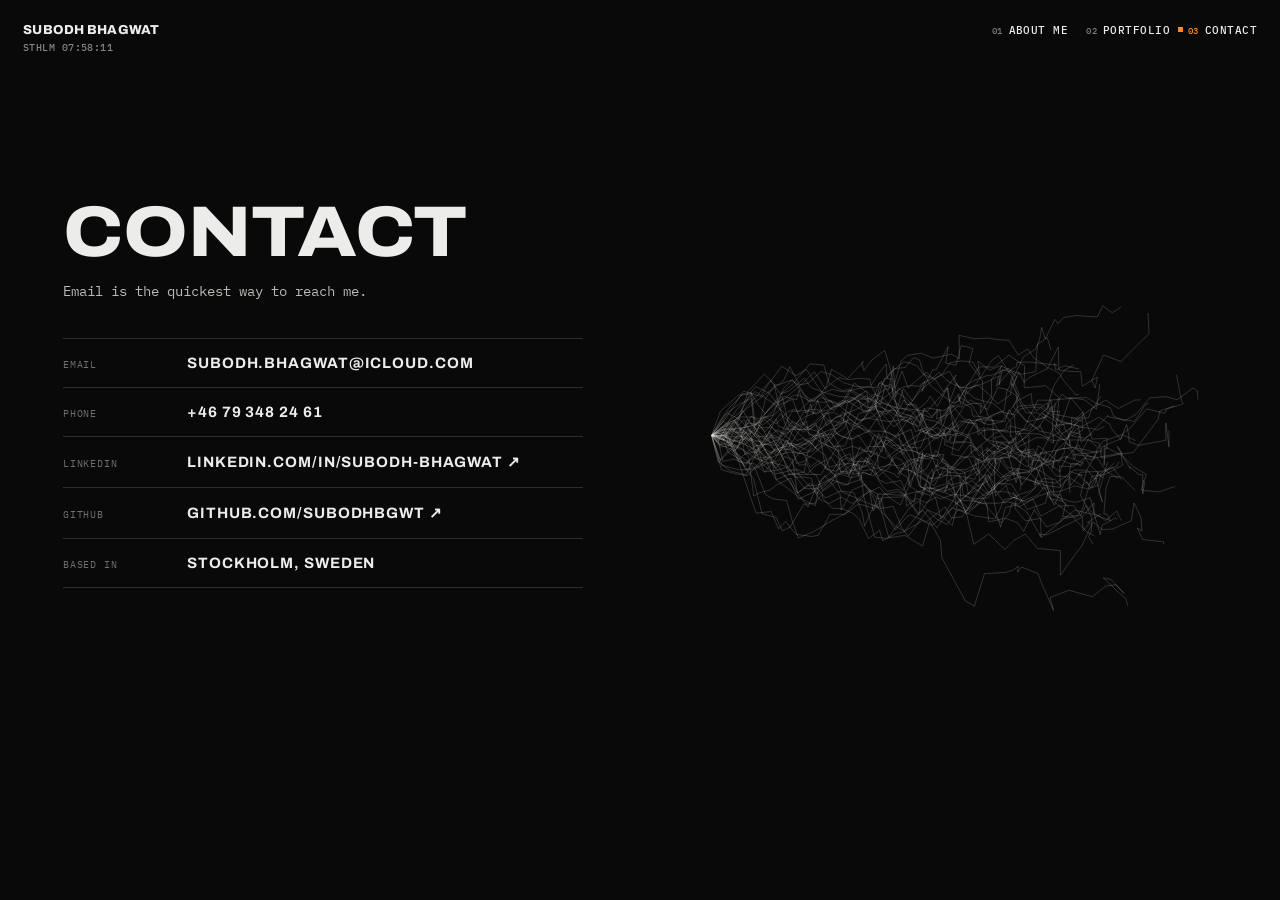
==== contact.html @ 1dd3a245 "Two text styles across the site; lighter contact animation" ====
<!DOCTYPE html>
<html lang="en">
<head>
<meta charset="utf-8" />
<script>try{if(sessionStorage.getItem("wipe")==="1")document.documentElement.classList.add("wipe-pending")}catch(e){}</script>
<meta name="viewport" content="width=device-width, initial-scale=1" />
<title>Contact · Subodh Bhagwat</title>
<meta name="description" content="Get in touch with Subodh Bhagwat, Computer Science and Engineering at KTH, Stockholm." />
<link rel="canonical" href="https://subodhb.com/contact.html" />
<link rel="icon" href="favicon.svg" type="image/svg+xml" />
<meta name="theme-color" content="#090909" />
<meta property="og:type" content="website" />
<meta property="og:site_name" content="Subodh Bhagwat" />
<meta property="og:title" content="Contact · Subodh Bhagwat" />
<meta property="og:description" content="Get in touch with Subodh Bhagwat, Computer Science and Engineering at KTH, Stockholm." />
<meta property="og:url" content="https://subodhb.com/contact.html" />
<meta property="og:image" content="https://subodhb.com/assets/og.png" />
<meta property="og:image:width" content="1200" />
<meta property="og:image:height" content="630" />
<meta name="twitter:card" content="summary_large_image" />
<link rel="preconnect" href="https://fonts.googleapis.com" />
<link rel="preconnect" href="https://fonts.gstatic.com" crossorigin />
<link href="https://fonts.googleapis.com/css2?family=Archivo:wdth,wght@62..125,300..900&family=IBM+Plex+Mono:wght@400;500;600&display=swap" rel="stylesheet" />
<link rel="stylesheet" href="common.css?v=48" />
<link rel="stylesheet" href="contact.css?v=48" />
</head>
<body class="dark">

<canvas id="paths" aria-hidden="true"></canvas>

<main class="ct">
  <h1 class="ct__title display">Contact</h1>
  <p class="ct__lead">Email is the quickest way to reach me.</p>
  <ul class="ct__list">
    <li><i class="tiny">Email</i><a href="mailto:subodh.bhagwat@icloud.com">subodh.bhagwat@icloud.com</a></li>
    <li><i class="tiny">Phone</i><a href="tel:+46793482461">+46 79 348 24 61</a></li>
    <li><i class="tiny">LinkedIn</i><a href="https://www.linkedin.com/in/subodh-bhagwat/" target="_blank" rel="noopener">linkedin.com/in/subodh-bhagwat ↗</a></li>
    <li><i class="tiny">GitHub</i><a href="https://github.com/subodhbgwt" target="_blank" rel="noopener">github.com/subodhbgwt ↗</a></li>
    <li><i class="tiny">Based in</i><span>Stockholm, Sweden</span></li>
  </ul>
</main>

<script src="common.js?v=48"></script>
<script src="contact.js?v=48"></script>
</body>
</html>
---- common.css ----
:root {
  --paper: #e6e6e3;
  --ink: #0b0b0b;
  --dim: #8a8a86;
  --black: #090909;
  --white: #ececea;
  --white-dim: #6f6f6c;
  --pad: clamp(14px, 1.8vw, 24px);
  --font: "Archivo", "Helvetica Neue", Arial, sans-serif;
  --mono: "IBM Plex Mono", ui-monospace, Menlo, Consolas, monospace;
  --accent: #ff8a1f;
}

* { box-sizing: border-box; }
html, body { margin: 0; height: 100%; }
body {
  font-family: var(--mono);
  -webkit-font-smoothing: antialiased;
  background: var(--paper);
  color: var(--ink);
  overflow: hidden;
}
body.dark { background: var(--black); color: var(--white); }
body.scroll { overflow-y: auto; overflow-x: hidden; }
a, button { color: inherit; font: inherit; }
button { cursor: pointer; }
button { background: none; border: 0; padding: 0; }
a { text-decoration: none; }
:focus-visible { outline: 1px solid currentColor; outline-offset: 4px; }
.sr-only { position: absolute; width: 1px; height: 1px; overflow: hidden; clip: rect(0 0 0 0); white-space: nowrap; }

/* the site uses two styles only: Archivo bold caps for names and titles,
   IBM Plex Mono for everything else */
.display { font-family: var(--font); font-weight: 800; font-stretch: 112%; text-transform: uppercase; letter-spacing: 0; line-height: .95; }
.title { font-family: var(--font); font-weight: 700; text-transform: uppercase; letter-spacing: .06em; }

/* small labels */
.caps {
  font-family: var(--mono);
  font-size: 11px;
  font-weight: 500;
  letter-spacing: 0.04em;
  text-transform: uppercase;
}
.tiny {
  font-family: var(--mono);
  font-size: 10px;
  letter-spacing: 0.08em;
  text-transform: uppercase;
}

/* --- nav --- */
.nav {
  position: fixed;
  inset: 0 0 auto 0;
  z-index: 50;
  display: flex;
  justify-content: space-between;
  align-items: flex-start;
  padding: var(--pad);
  pointer-events: none;
  font-family: var(--mono); font-size: 11px; font-weight: 500; letter-spacing: .04em; text-transform: uppercase;
}
.nav > * { pointer-events: auto; }
.nav__home { display: flex; flex-direction: column; gap: 4px; }
.nav__home b { font-family: var(--font); font-weight: 800; font-size: 13px; letter-spacing: .02em; }
.nav__clock { font-size: 10px; opacity: .55; font-variant-numeric: tabular-nums; }
.nav__links { display: flex; gap: 18px; align-items: baseline; }
.nav__links a { position: relative; display: flex; gap: 6px; align-items: baseline; }
.nav__links i { font-style: normal; font-size: 9px; opacity: .5; }
.nav__links a:hover i, .nav__links a[aria-current="page"] i { opacity: 1; color: var(--accent); }
.nav__links a[aria-current="page"]::before {
  content: ""; position: absolute; left: -10px; top: 50%; width: 5px; height: 5px; margin-top: -3px; background: var(--accent);
}

/* --- status bar: one line along the bottom with the page's key hints --- */
.status {
  position: absolute; left: var(--pad); right: var(--pad); bottom: var(--pad); z-index: 3;
  display: flex; justify-content: space-between; align-items: center; gap: 16px;
  margin: 0; padding-top: 9px;
  border-top: 1px solid color-mix(in srgb, currentColor 18%, transparent);
}
.status > span:first-child { opacity: .6; }
.status__keys { display: flex; flex-wrap: wrap; justify-content: flex-end; gap: 6px 18px; }
.status button { text-transform: inherit; letter-spacing: inherit; }
.status__keys > * { display: inline-flex; align-items: center; gap: 6px; opacity: .75; transition: opacity .2s, color .2s; }
.status__keys a:hover, .status__keys button:hover { opacity: 1; color: var(--accent); }
kbd {
  font: inherit; font-size: 9px; line-height: 1; padding: 3px 5px 2px;
  border: 1px solid color-mix(in srgb, currentColor 45%, transparent); border-radius: 2px;
}

/* --- page transition: bars rise in a bell shape, middle first --- */
html.wipe-pending, html.wipe-pending body { background: var(--black); }
html.wipe-pending body > * { visibility: hidden; }
.wipe { position: fixed; inset: 0; z-index: 40; display: flex; pointer-events: none; overflow: hidden; }
.wipe i {
  flex: 1; height: 100%; margin-right: -1px;
  background: var(--black); border-top: 2px solid var(--accent);
  transform: translateY(101%);
}
body.wipe-in .wipe i { transform: translateY(0); transition: transform .26s cubic-bezier(.7,0,.3,1) var(--d); }
body.wipe-shut .wipe i { transform: translateY(0); }
body.wipe-out .wipe i { transform: translateY(-101%); transition: transform .34s cubic-bezier(.6,0,.2,1) var(--d); }

@media (prefers-reduced-motion: reduce) {
  .wipe { display: none; }
}
---- contact.css ----
/* contact: the details on the left, the Monte Carlo animation on the right */
#paths { position: fixed; inset: 0; width: 100%; height: 100%; display: block; pointer-events: none; }
.ct { position: relative; max-width: 1200px; margin: 0 auto; padding: 22vh var(--pad) 60px; }
.ct > * { max-width: 520px; }
.ct__title { margin: 0 0 14px; font-size: clamp(36px, 5.6vw, 72px); }
.ct__lead { margin: 0 0 36px; font-size: 14px; line-height: 1.6; color: #b9b9b5; }
.ct__list { list-style: none; margin: 0; padding: 0; border-top: 1px solid rgba(236,236,234,.16); }
.ct__list li { display: grid; grid-template-columns: 110px 1fr; align-items: baseline; gap: 14px; padding: 16px 0; border-bottom: 1px solid rgba(236,236,234,.16); }
.ct__list a, .ct__list span { font-family: var(--font); font-size: 15px; font-weight: 700; letter-spacing: .06em; text-transform: uppercase; }
.ct__list i { font-style: normal; color: var(--white-dim); }
.ct__list a:hover { color: var(--accent); }

@media (max-width: 560px) {
  .ct__list li { grid-template-columns: 1fr; gap: 4px; }
}
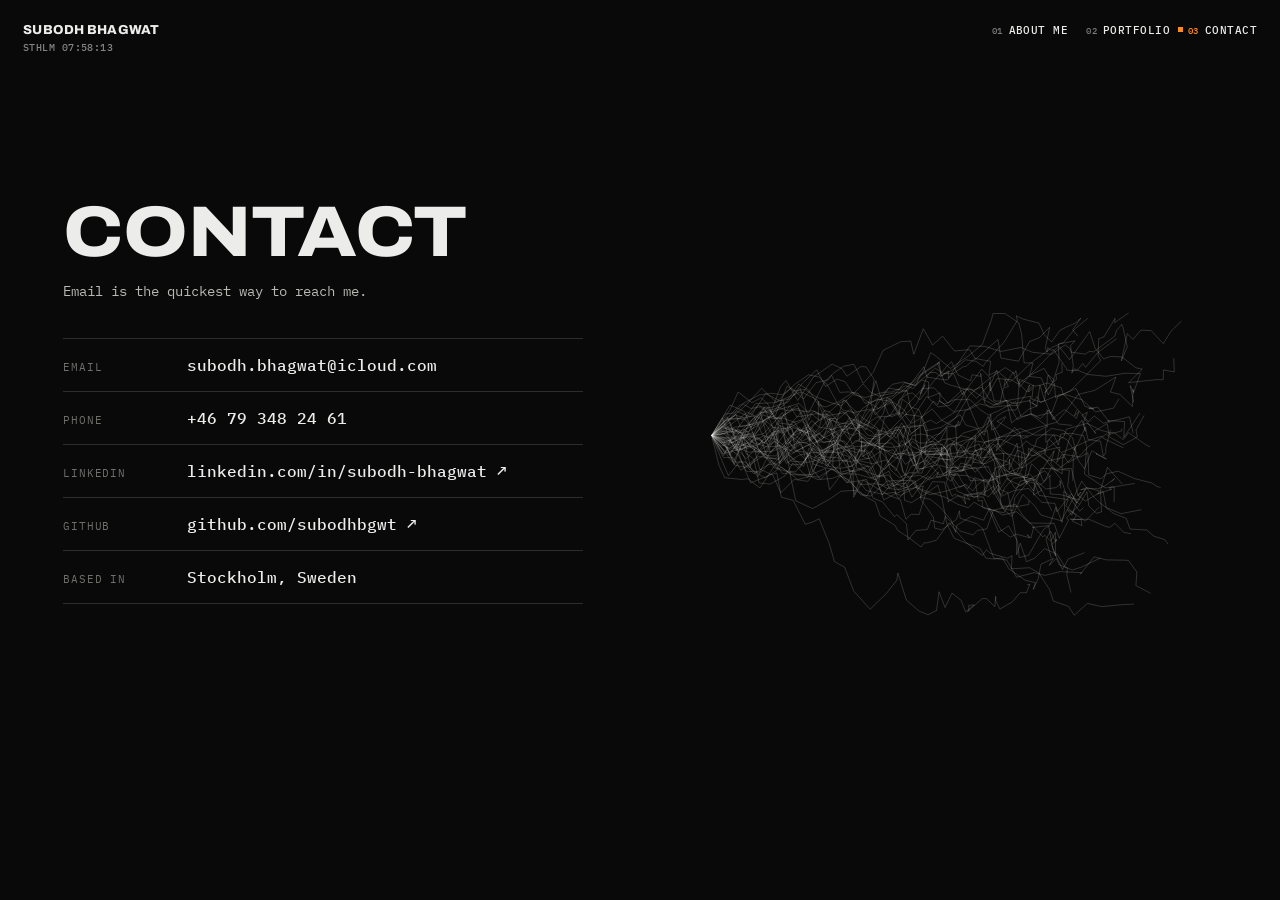
==== commit 4179195a: "Contact details in mono" ====
--- a/contact.html
+++ b/contact.html
@@ -21,8 +21,8 @@
 <link rel="preconnect" href="https://fonts.googleapis.com" />
 <link rel="preconnect" href="https://fonts.gstatic.com" crossorigin />
 <link href="https://fonts.googleapis.com/css2?family=Archivo:wdth,wght@62..125,300..900&family=IBM+Plex+Mono:wght@400;500;600&display=swap" rel="stylesheet" />
-<link rel="stylesheet" href="common.css?v=48" />
-<link rel="stylesheet" href="contact.css?v=48" />
+<link rel="stylesheet" href="common.css?v=49" />
+<link rel="stylesheet" href="contact.css?v=49" />
 </head>
 <body class="dark">
 
@@ -40,7 +40,7 @@
   </ul>
 </main>
 
-<script src="common.js?v=48"></script>
-<script src="contact.js?v=48"></script>
+<script src="common.js?v=49"></script>
+<script src="contact.js?v=49"></script>
 </body>
 </html>
--- a/contact.css
+++ b/contact.css
@@ -6,8 +6,8 @@
 .ct__lead { margin: 0 0 36px; font-size: 14px; line-height: 1.6; color: #b9b9b5; }
 .ct__list { list-style: none; margin: 0; padding: 0; border-top: 1px solid rgba(236,236,234,.16); }
 .ct__list li { display: grid; grid-template-columns: 110px 1fr; align-items: baseline; gap: 14px; padding: 16px 0; border-bottom: 1px solid rgba(236,236,234,.16); }
-.ct__list a, .ct__list span { font-family: var(--font); font-size: 15px; font-weight: 700; letter-spacing: .06em; text-transform: uppercase; }
-.ct__list i { font-style: normal; color: var(--white-dim); }
+.ct__list a, .ct__list span { font-size: 16px; font-weight: 500; color: var(--white); }
+.ct__list i { font-style: normal; font-size: 11px; color: var(--white-dim); }
 .ct__list a:hover { color: var(--accent); }
 
 @media (max-width: 560px) {
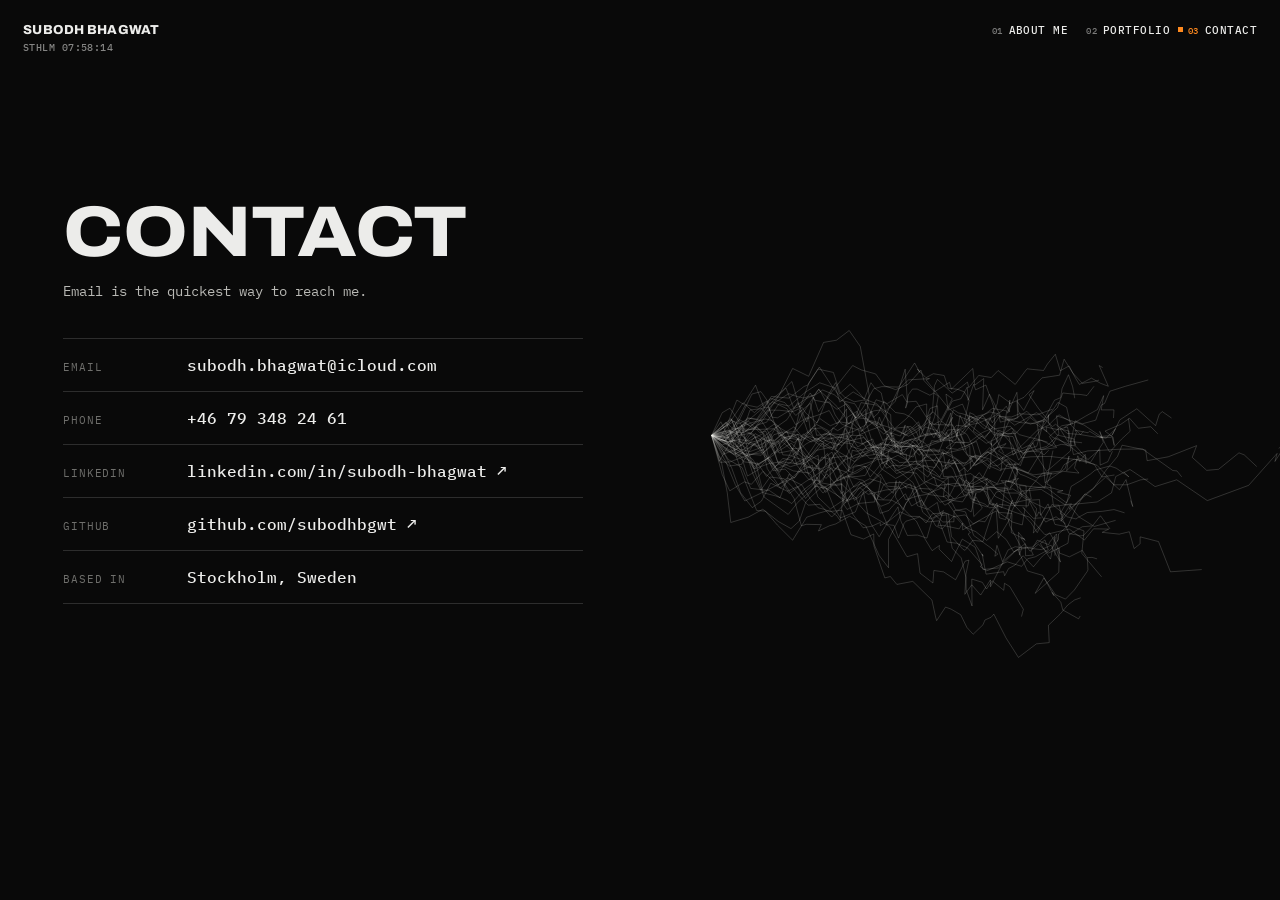
==== commit 02814436: "Home chart: only the main flags, nothing runs off the edges" ====
--- a/contact.html
+++ b/contact.html
@@ -21,8 +21,8 @@
 <link rel="preconnect" href="https://fonts.googleapis.com" />
 <link rel="preconnect" href="https://fonts.gstatic.com" crossorigin />
 <link href="https://fonts.googleapis.com/css2?family=Archivo:wdth,wght@62..125,300..900&family=IBM+Plex+Mono:wght@400;500;600&display=swap" rel="stylesheet" />
-<link rel="stylesheet" href="common.css?v=49" />
-<link rel="stylesheet" href="contact.css?v=49" />
+<link rel="stylesheet" href="common.css?v=50" />
+<link rel="stylesheet" href="contact.css?v=50" />
 </head>
 <body class="dark">
 
@@ -40,7 +40,7 @@
   </ul>
 </main>
 
-<script src="common.js?v=49"></script>
-<script src="contact.js?v=49"></script>
+<script src="common.js?v=50"></script>
+<script src="contact.js?v=50"></script>
 </body>
 </html>
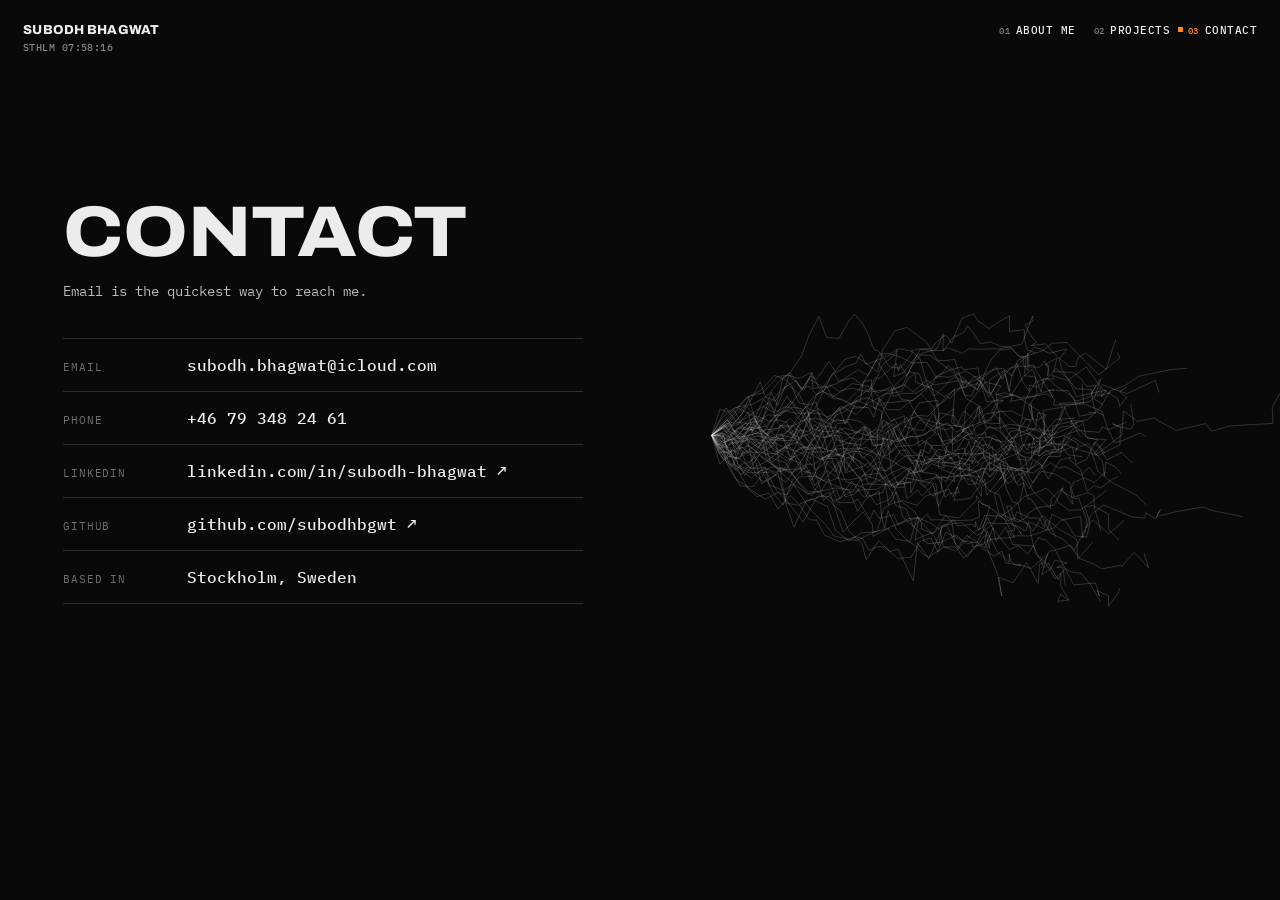
==== commit 6b5e5300: "Rename Portfolio to Projects" ====
--- a/contact.html
+++ b/contact.html
@@ -21,8 +21,8 @@
 <link rel="preconnect" href="https://fonts.googleapis.com" />
 <link rel="preconnect" href="https://fonts.gstatic.com" crossorigin />
 <link href="https://fonts.googleapis.com/css2?family=Archivo:wdth,wght@62..125,300..900&family=IBM+Plex+Mono:wght@400;500;600&display=swap" rel="stylesheet" />
-<link rel="stylesheet" href="common.css?v=50" />
-<link rel="stylesheet" href="contact.css?v=50" />
+<link rel="stylesheet" href="common.css?v=51" />
+<link rel="stylesheet" href="contact.css?v=51" />
 </head>
 <body class="dark">
 
@@ -40,7 +40,7 @@
   </ul>
 </main>
 
-<script src="common.js?v=50"></script>
-<script src="contact.js?v=50"></script>
+<script src="common.js?v=51"></script>
+<script src="contact.js?v=51"></script>
 </body>
 </html>
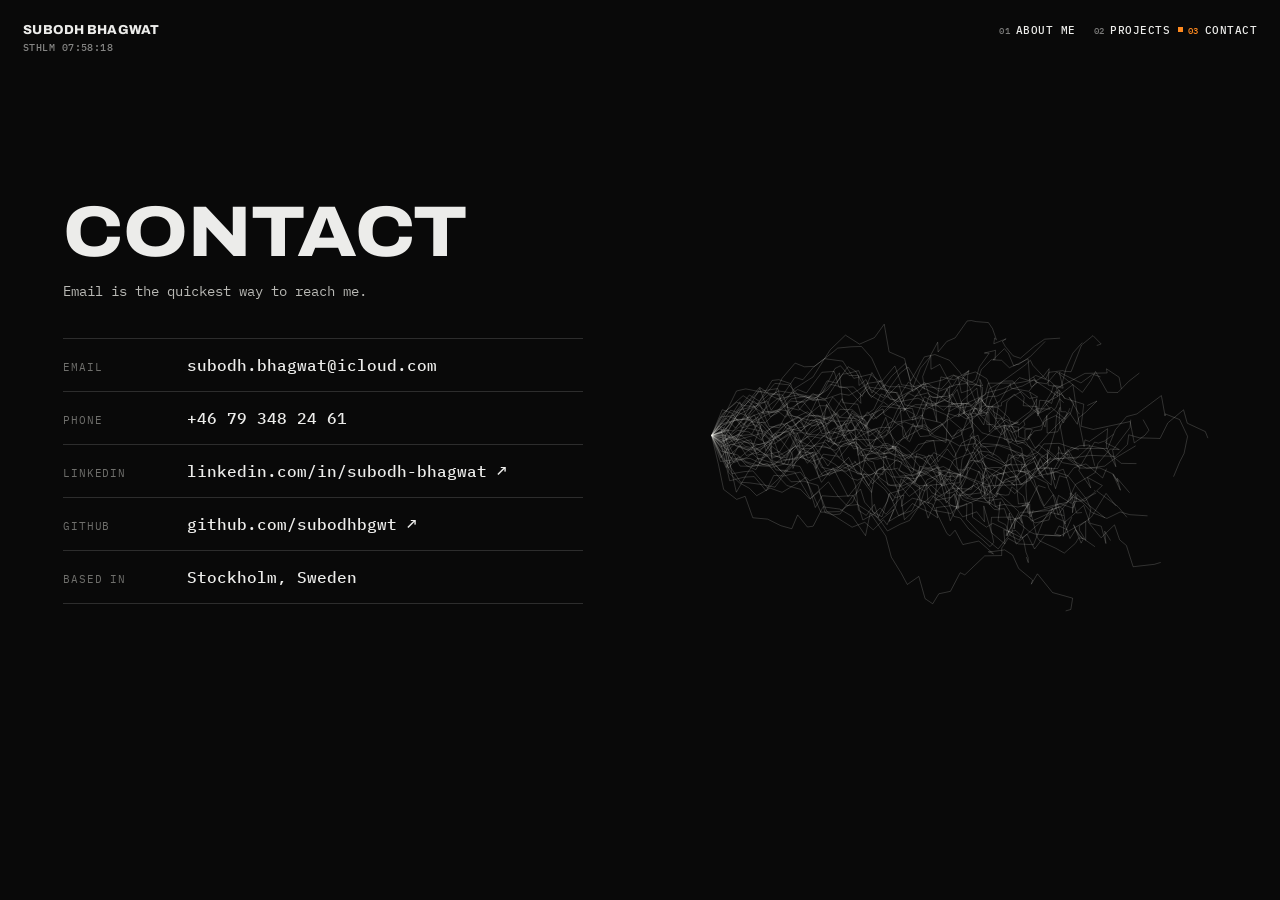
==== commit 0111934d: "Smooth scrolling; shorter home page without the project list" ====
--- a/contact.html
+++ b/contact.html
@@ -21,8 +21,8 @@
 <link rel="preconnect" href="https://fonts.googleapis.com" />
 <link rel="preconnect" href="https://fonts.gstatic.com" crossorigin />
 <link href="https://fonts.googleapis.com/css2?family=Archivo:wdth,wght@62..125,300..900&family=IBM+Plex+Mono:wght@400;500;600&display=swap" rel="stylesheet" />
-<link rel="stylesheet" href="common.css?v=51" />
-<link rel="stylesheet" href="contact.css?v=51" />
+<link rel="stylesheet" href="common.css?v=53" />
+<link rel="stylesheet" href="contact.css?v=53" />
 </head>
 <body class="dark">
 
@@ -40,7 +40,7 @@
   </ul>
 </main>
 
-<script src="common.js?v=51"></script>
-<script src="contact.js?v=51"></script>
+<script src="common.js?v=53"></script>
+<script src="contact.js?v=53"></script>
 </body>
 </html>
--- a/common.css
+++ b/common.css
@@ -22,6 +22,9 @@
 }
 body.dark { background: var(--black); color: var(--white); }
 body.scroll { overflow-y: auto; overflow-x: hidden; }
+/* anchor links glide instead of jumping */
+html:has(body.scroll) { scroll-behavior: smooth; }
+@media (prefers-reduced-motion: reduce) { html:has(body.scroll) { scroll-behavior: auto; } }
 a, button { color: inherit; font: inherit; }
 button { cursor: pointer; }
 button { background: none; border: 0; padding: 0; }
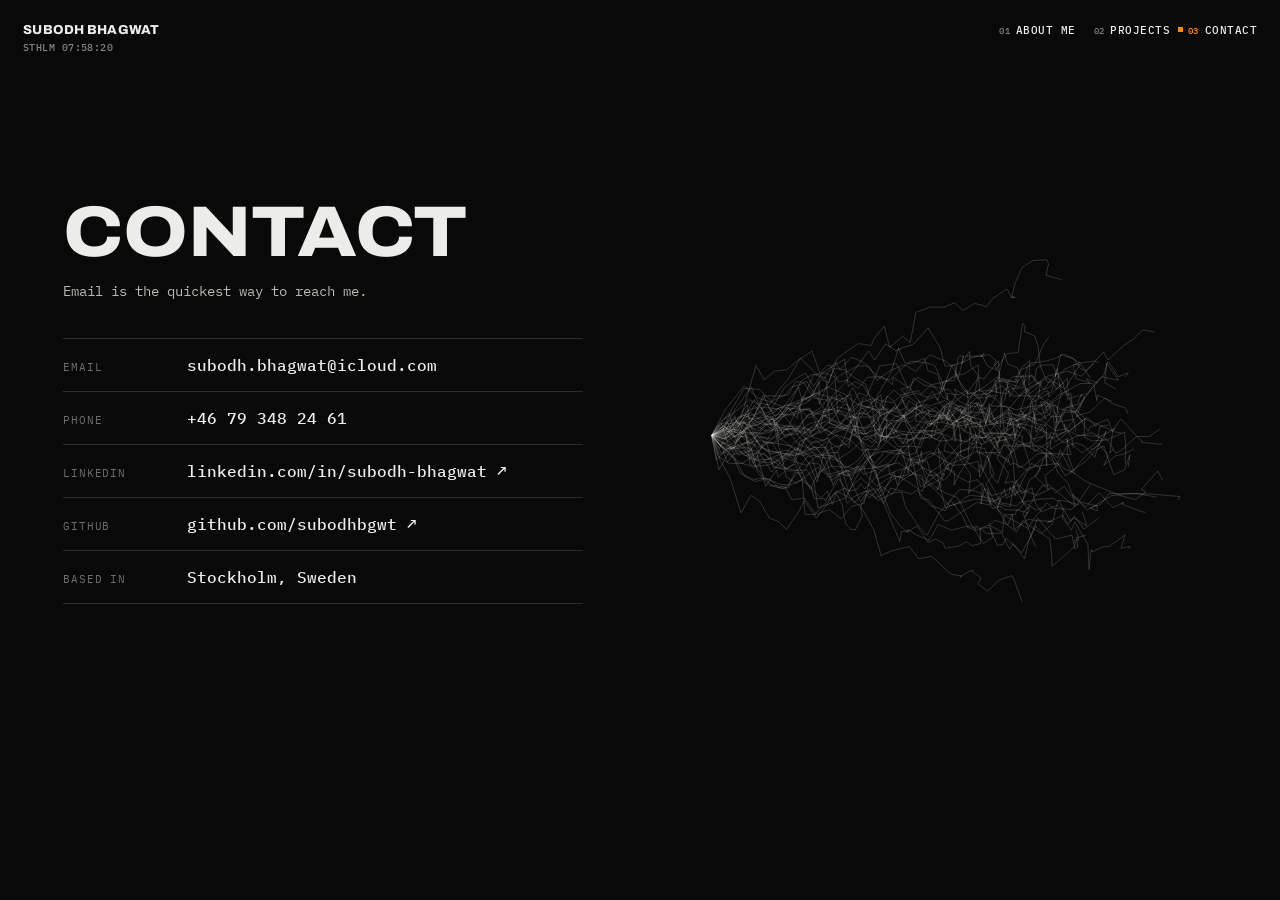
==== commit 88fcf420: "Phone layout: one-line nav, readable projects table, contact animation under the details" ====
--- a/contact.html
+++ b/contact.html
@@ -21,8 +21,8 @@
 <link rel="preconnect" href="https://fonts.googleapis.com" />
 <link rel="preconnect" href="https://fonts.gstatic.com" crossorigin />
 <link href="https://fonts.googleapis.com/css2?family=Archivo:wdth,wght@62..125,300..900&family=IBM+Plex+Mono:wght@400;500;600&display=swap" rel="stylesheet" />
-<link rel="stylesheet" href="common.css?v=53" />
-<link rel="stylesheet" href="contact.css?v=53" />
+<link rel="stylesheet" href="common.css?v=59" />
+<link rel="stylesheet" href="contact.css?v=59" />
 </head>
 <body class="dark">
 
@@ -40,7 +40,7 @@
   </ul>
 </main>
 
-<script src="common.js?v=53"></script>
-<script src="contact.js?v=53"></script>
+<script src="common.js?v=59"></script>
+<script src="contact.js?v=59"></script>
 </body>
 </html>
--- a/common.css
+++ b/common.css
@@ -76,6 +76,17 @@
   content: ""; position: absolute; left: -10px; top: 50%; width: 5px; height: 5px; margin-top: -3px; background: var(--accent);
 }
 
+/* phones: one line of nav with bigger tap areas, no numbers */
+@media (max-width: 560px) {
+  .nav { align-items: center; }
+  .nav__home b { white-space: nowrap; font-size: 12px; }
+  .nav__clock { display: none; }
+  .nav__links { gap: 4px; }
+  .nav__links a { padding: 8px 6px; white-space: nowrap; }
+  .nav__links i { display: none; }
+  .nav__links a[aria-current="page"]::before { left: 0; }
+}
+
 /* --- status bar: one line along the bottom with the page's key hints --- */
 .status {
   position: absolute; left: var(--pad); right: var(--pad); bottom: var(--pad); z-index: 3;
@@ -92,6 +103,8 @@
   font: inherit; font-size: 9px; line-height: 1; padding: 3px 5px 2px;
   border: 1px solid color-mix(in srgb, currentColor 45%, transparent); border-radius: 2px;
 }
+/* touch screens have no keyboard to press */
+@media (hover: none), (max-width: 560px) { .status__keys { display: none; } }
 
 /* --- page transition: bars rise in a bell shape, middle first --- */
 html.wipe-pending, html.wipe-pending body { background: var(--black); }
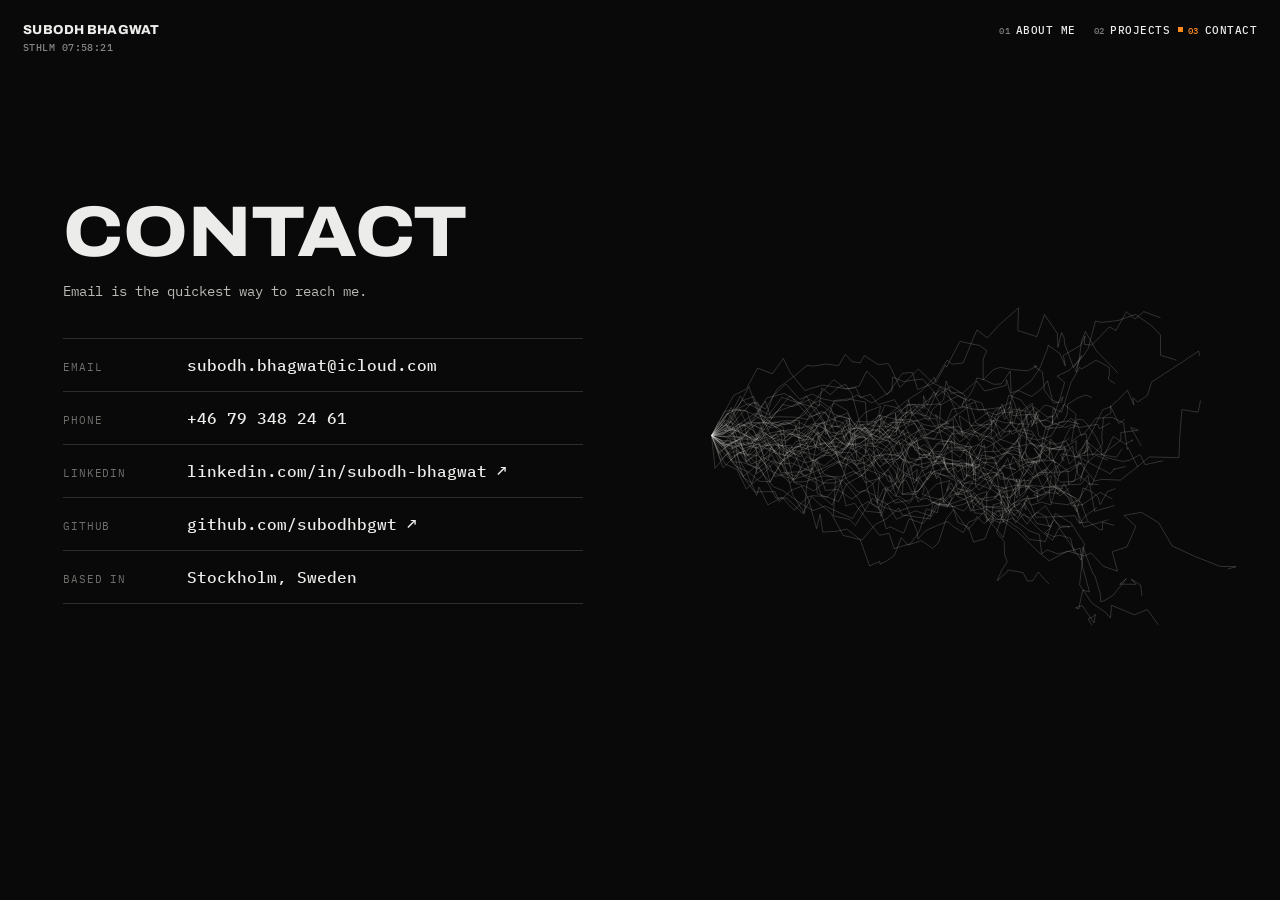
==== commit 8cc07280: "Chart labels never overlap, smaller on phones" ====
--- a/contact.html
+++ b/contact.html
@@ -21,8 +21,8 @@
 <link rel="preconnect" href="https://fonts.googleapis.com" />
 <link rel="preconnect" href="https://fonts.gstatic.com" crossorigin />
 <link href="https://fonts.googleapis.com/css2?family=Archivo:wdth,wght@62..125,300..900&family=IBM+Plex+Mono:wght@400;500;600&display=swap" rel="stylesheet" />
-<link rel="stylesheet" href="common.css?v=59" />
-<link rel="stylesheet" href="contact.css?v=59" />
+<link rel="stylesheet" href="common.css?v=60" />
+<link rel="stylesheet" href="contact.css?v=60" />
 </head>
 <body class="dark">
 
@@ -40,7 +40,7 @@
   </ul>
 </main>
 
-<script src="common.js?v=59"></script>
-<script src="contact.js?v=59"></script>
+<script src="common.js?v=60"></script>
+<script src="contact.js?v=60"></script>
 </body>
 </html>
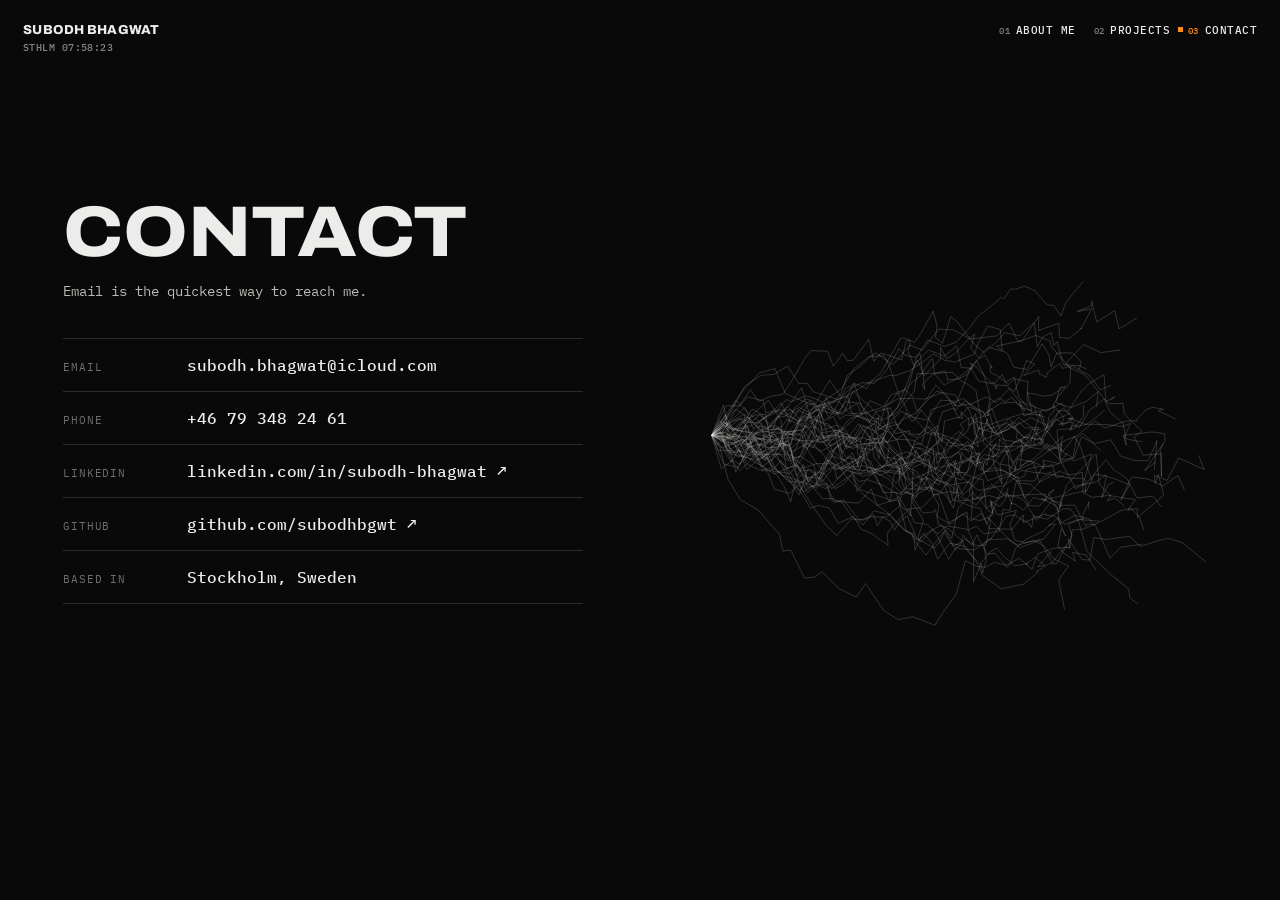
==== commit 2ffc00dc: "Florent placement 15th, GPA 4.63" ====
--- a/contact.html
+++ b/contact.html
@@ -21,8 +21,8 @@
 <link rel="preconnect" href="https://fonts.googleapis.com" />
 <link rel="preconnect" href="https://fonts.gstatic.com" crossorigin />
 <link href="https://fonts.googleapis.com/css2?family=Archivo:wdth,wght@62..125,300..900&family=IBM+Plex+Mono:wght@400;500;600&display=swap" rel="stylesheet" />
-<link rel="stylesheet" href="common.css?v=60" />
-<link rel="stylesheet" href="contact.css?v=60" />
+<link rel="stylesheet" href="common.css?v=61" />
+<link rel="stylesheet" href="contact.css?v=61" />
 </head>
 <body class="dark">
 
@@ -40,7 +40,7 @@
   </ul>
 </main>
 
-<script src="common.js?v=60"></script>
-<script src="contact.js?v=60"></script>
+<script src="common.js?v=61"></script>
+<script src="contact.js?v=61"></script>
 </body>
 </html>
